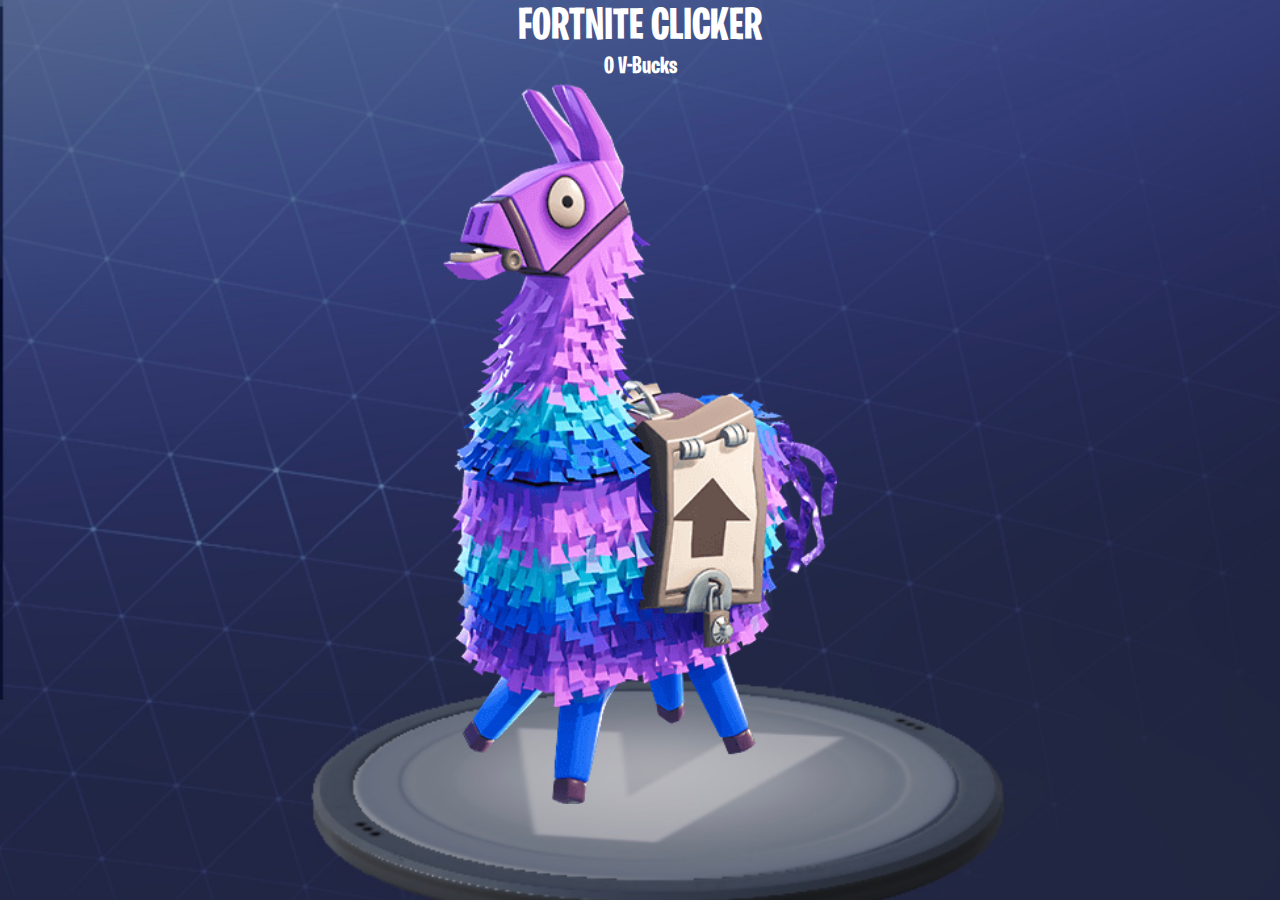
==== index.html @ ecaf7865 "Merge pull request #8 from cameronsamuels/master" ====
<!DOCTYPE html><html>
	<head>
		<title>FORTNITE CLICKER</title>
		<meta name="viewport" content="width=device-width,initial-scale=1,user-scalable=no">
		<link rel="stylesheet" href="style.css">
	</head>
	<body>
		<h1>FORTNITE CLICKER</h1>
		<p></p>
		<img src="images/llama.png">
		<script src="script.js"></script>
	</body>
</html>
---- style.css ----
@font-face {
	font-family: "font";
	src: url("fonts/font.otf") format("opentype");
}

html, body {
	width: 100%;
	height: 100%;
	margin: 0;
	overflow: hidden;
}

body {
	background: url("images/stage.jpg") no-repeat center/cover;
	font-family: "font", sans-serif;
	font-weight: normal;
	font-style: normal;
	user-select: none;
	-webkit-user-select: none;
	-webkit-touch-callout: none;
	cursor: url(images/axe.png) 20 0, auto;
}

h1 {
	color: #fff;
	font-size: 5vh;
	text-align: center;
	margin: 5px;
}

p {
	text-align: center;
	color: #fff;
	font-size: 1.5em;
	margin: 5px;
}

img:first-of-type {
	height: 80vh;
	user-select: none;
 	display: block;
 	margin: auto;
}

img:not(:first-of-type){
  position: absolute;
  width: 30px;
  height: 30px;
  animation: rain 3s linear;
  pointer-events: none;
}

@keyframes rain {
  from {
    top: 0;
    opacity: 1.5;
  }
  to {
    top: 100%;
    transform: rotate(30rad);
    opacity: 0;
  }
}
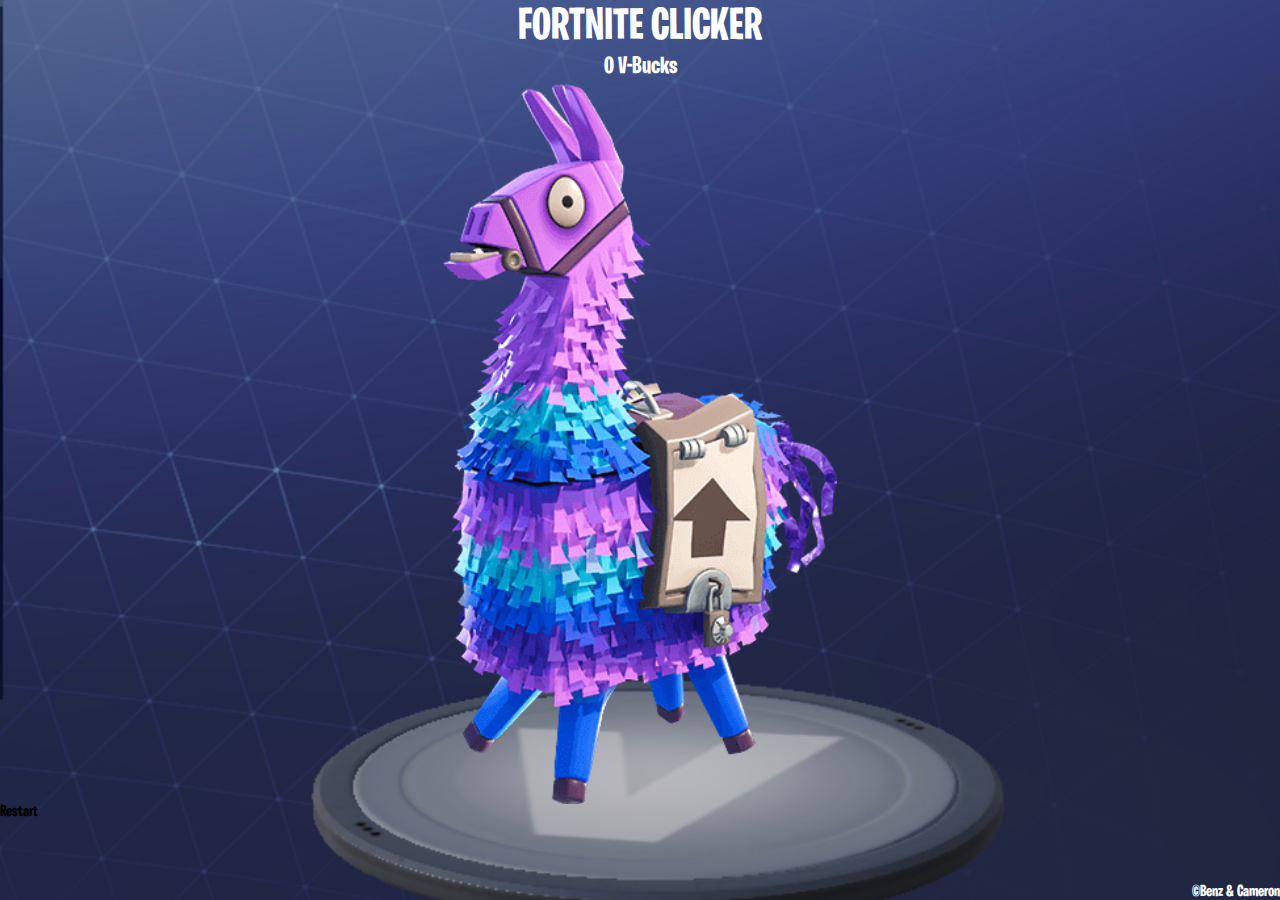
==== commit e53e7f53: "added button" ====
--- a/index.html
+++ b/index.html
@@ -8,6 +8,10 @@
 		<h1>FORTNITE CLICKER</h1>
 		<p></p>
 		<img src="images/llama.png">
+		<div id="resetButton" class="button">Restart</div>
 		<script src="script.js"></script>
+		<div style="position: absolute; bottom: 0; right: 0; width: 100px; text-align:right; 
+			    color: white;">©Benz & Cameron</div>
+		
 	</body>
 </html>
--- a/style.css
+++ b/style.css
@@ -61,3 +61,16 @@
     opacity: 0;
   }
 }
+.resetButton {
+	width: 100px;
+	padding: 12px;
+	top: 0;
+	left: 0;
+	border-radius: 20px;
+	font-size: 30px;
+	font-weight: bold;
+	text-align: center;
+	user-select: none;
+	background-color: #F49D50;
+	color: #fff;
+}
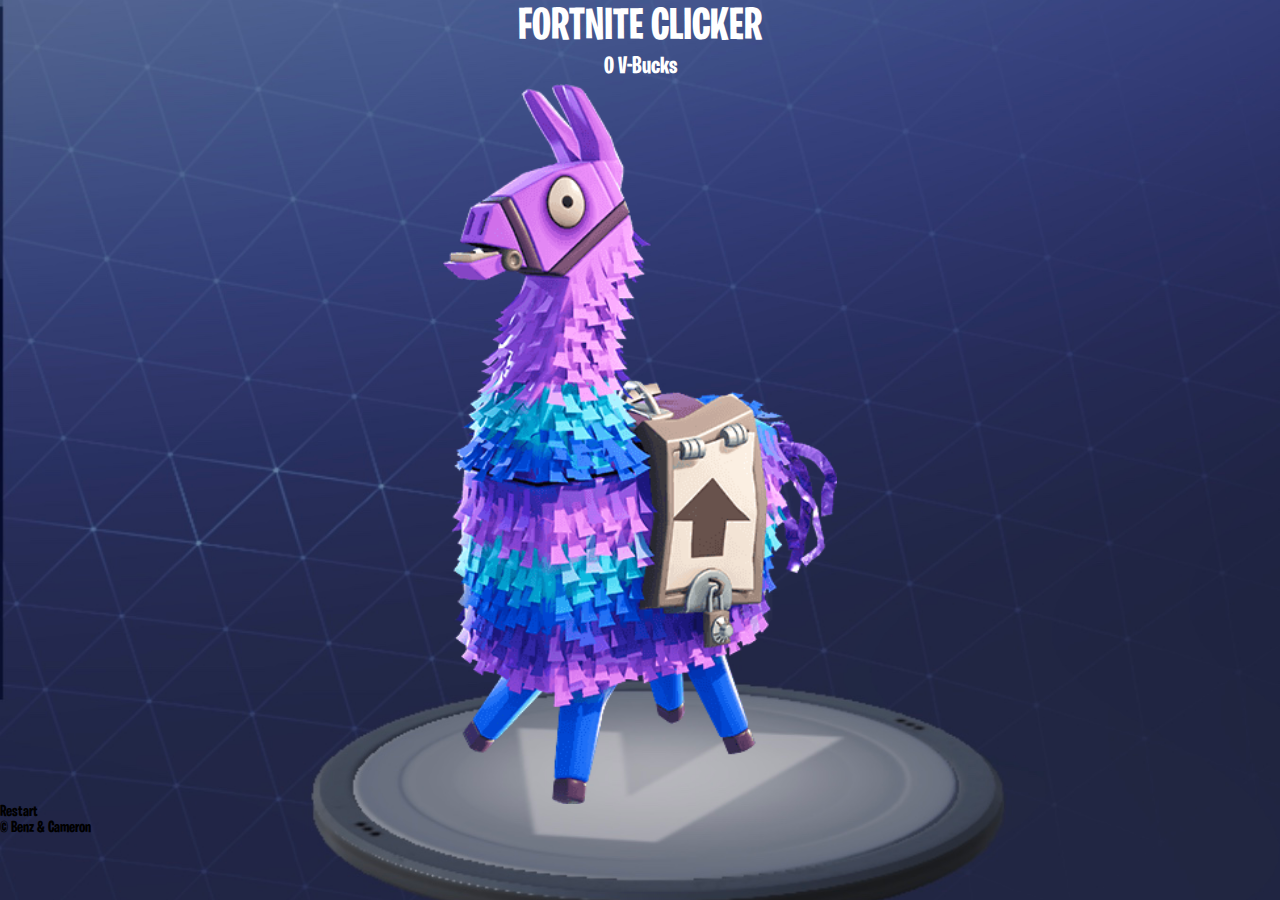
==== commit 908dd74d: "(update)Updated the html" ====
--- a/index.html
+++ b/index.html
@@ -8,10 +8,8 @@
 		<h1>FORTNITE CLICKER</h1>
 		<p></p>
 		<img src="images/llama.png">
-		<div id="resetButton" class="button">Restart</div>
+		<div>Restart</div>
 		<script src="script.js"></script>
-		<div style="position: absolute; bottom: 0; right: 0; width: 100px; text-align:right; 
-			    color: white;">©Benz & Cameron</div>
-		
+		<div>&copy; Benz &amp; Cameron</div>
 	</body>
 </html>
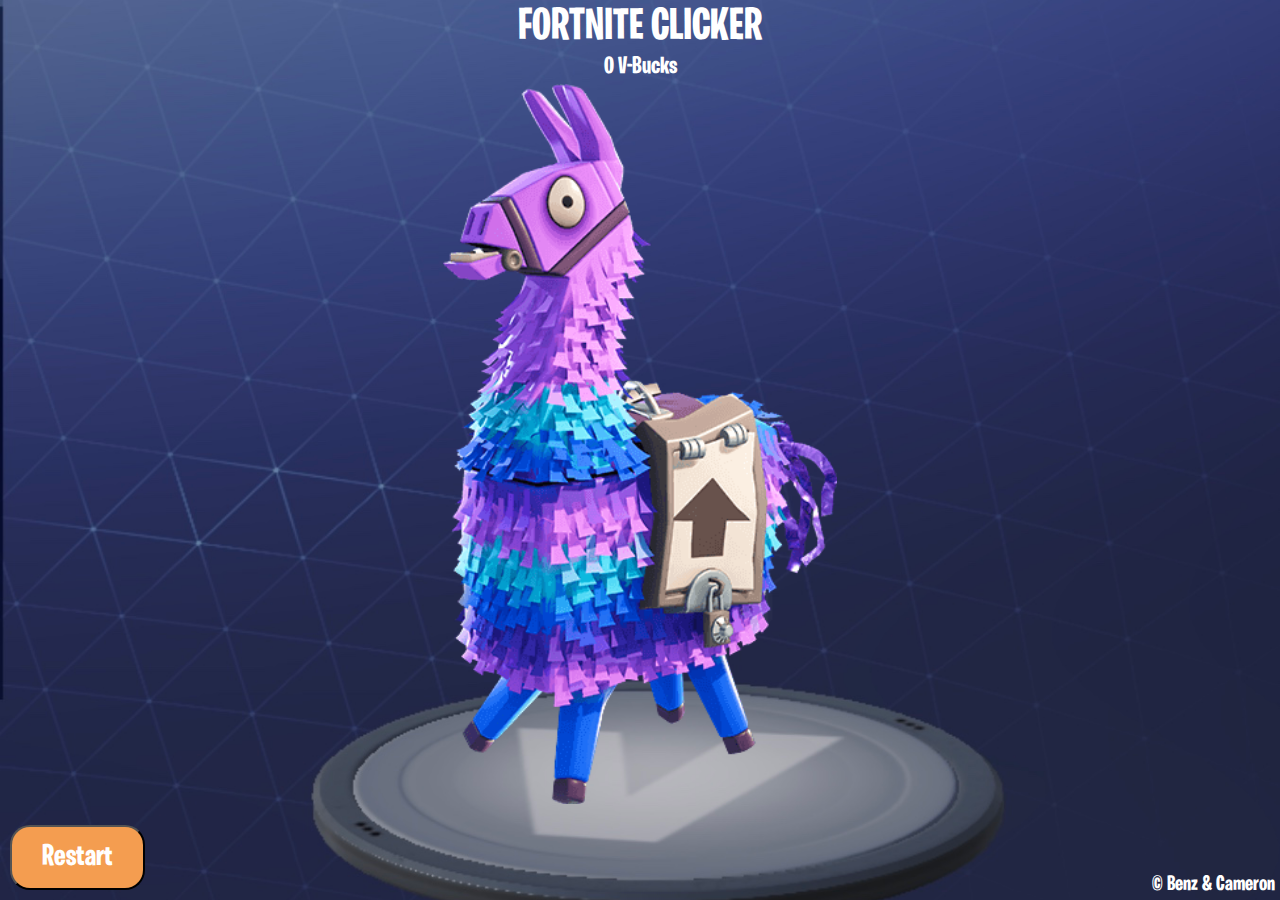
==== commit 29c84ed3: "Add files via upload" ====
--- a/index.html
+++ b/index.html
@@ -8,7 +8,7 @@
 		<h1>FORTNITE CLICKER</h1>
 		<p></p>
 		<img src="images/llama.png">
-		<div>Restart</div>
+		<button class="button button1">Restart</button>
 		<script src="script.js"></script>
 		<div>&copy; Benz &amp; Cameron</div>
 	</body>
--- a/style.css
+++ b/style.css
@@ -42,7 +42,7 @@
  	margin: auto;
 }
 
-img:not(:first-of-type){
+img:not(:first-of-type) {
   position: absolute;
   width: 30px;
   height: 30px;
@@ -61,16 +61,42 @@
     opacity: 0;
   }
 }
-.resetButton {
-	width: 100px;
-	padding: 12px;
-	top: 0;
-	left: 0;
+
+.button {
+	position: absolute;
+	padding: 15px 30px;
+	left: 10px;
+	bottom: 10px;
 	border-radius: 20px;
 	font-size: 30px;
-	font-weight: bold;
 	text-align: center;
 	user-select: none;
+	-webkit-user-select: none;
+	background: #F49D50;
+	color: #fff;
+	-webkit-transition-duration: 0.4s; 
+    transition-duration: 0.4s;
+    font-family: "font"
+}
+.button1 {
 	background-color: #F49D50;
+	color: white;
+	user-select: none;
+	-webkit-user-select: none;
+}
+.button1:hover {
+	background-color: white; 
+    color: black; 
+    border: 1px solid #F49D50;
+    user-select: none;
+    -webkit-user-select: none;
+}
+
+div:first-of-type {
+	position: absolute;
+	bottom: 5px;
+	right: 5px;
 	color: #fff;
+	font-size: 21px;
+
 }
